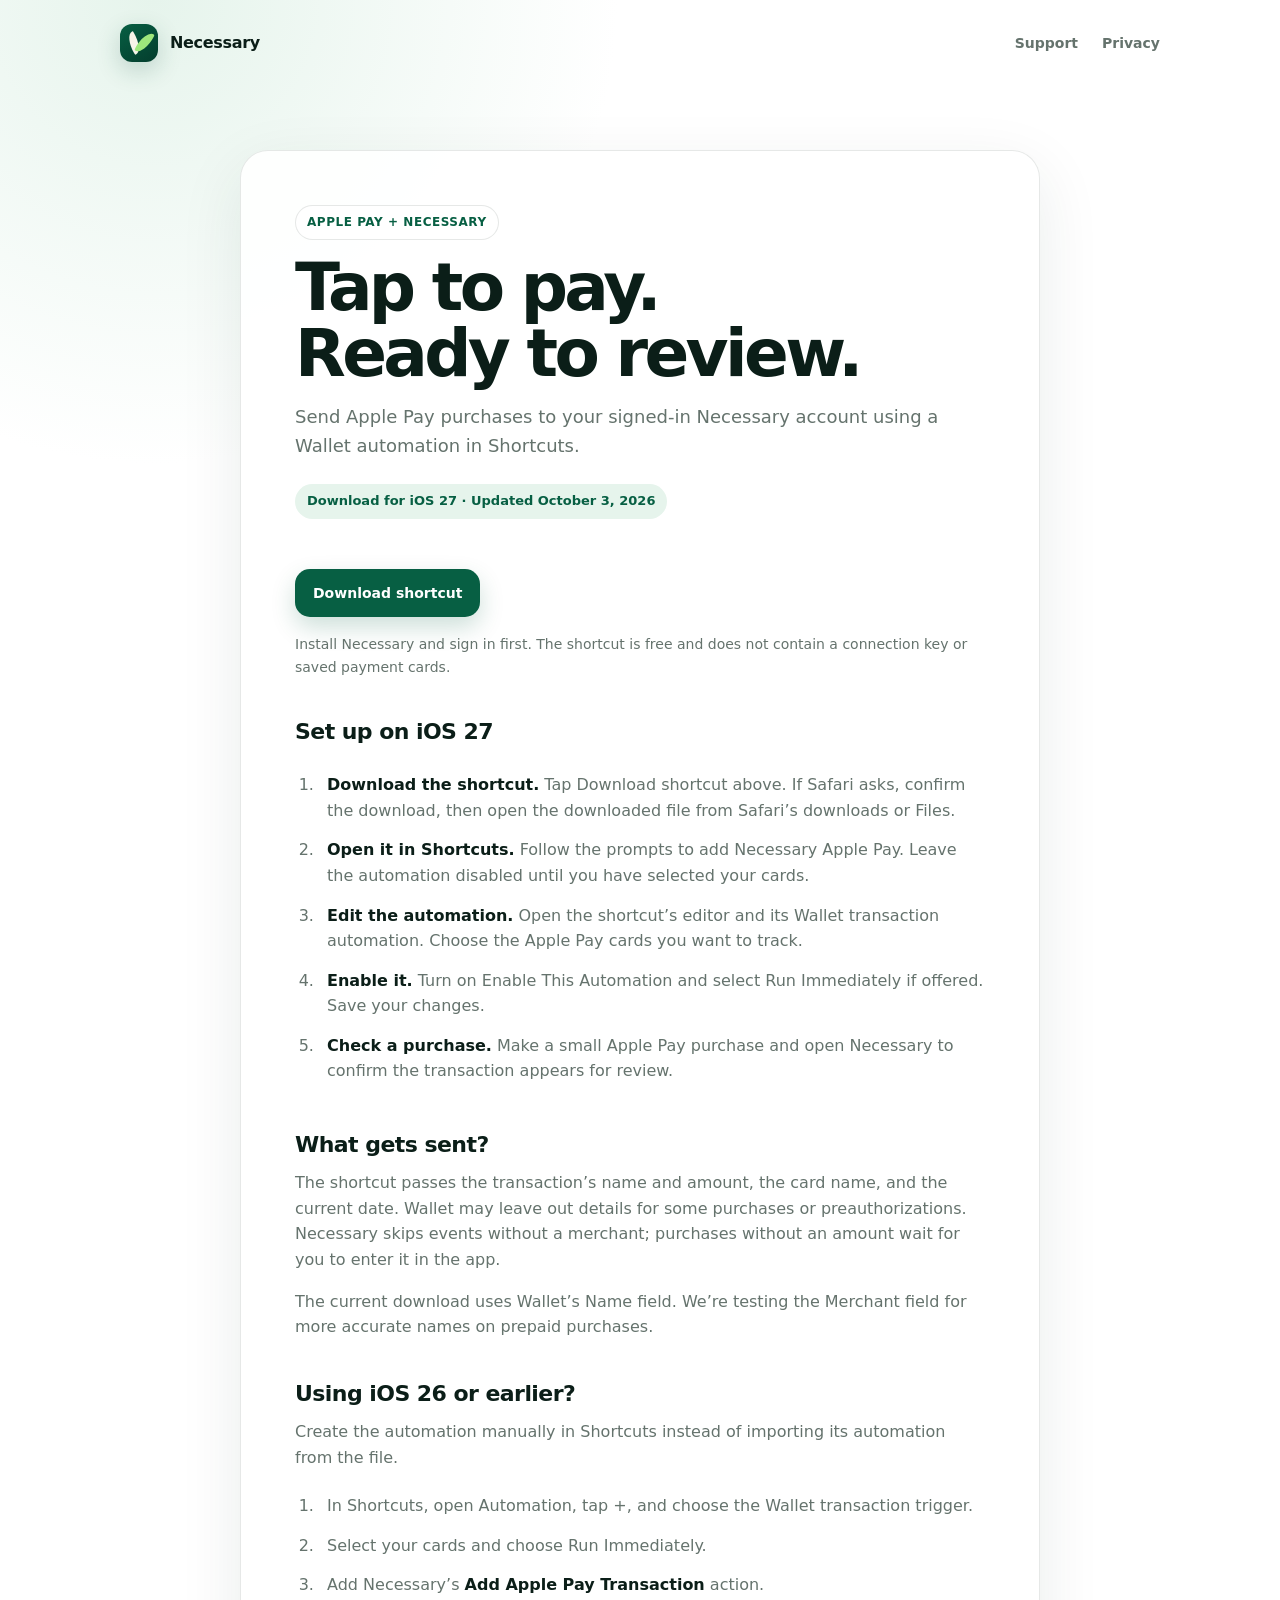
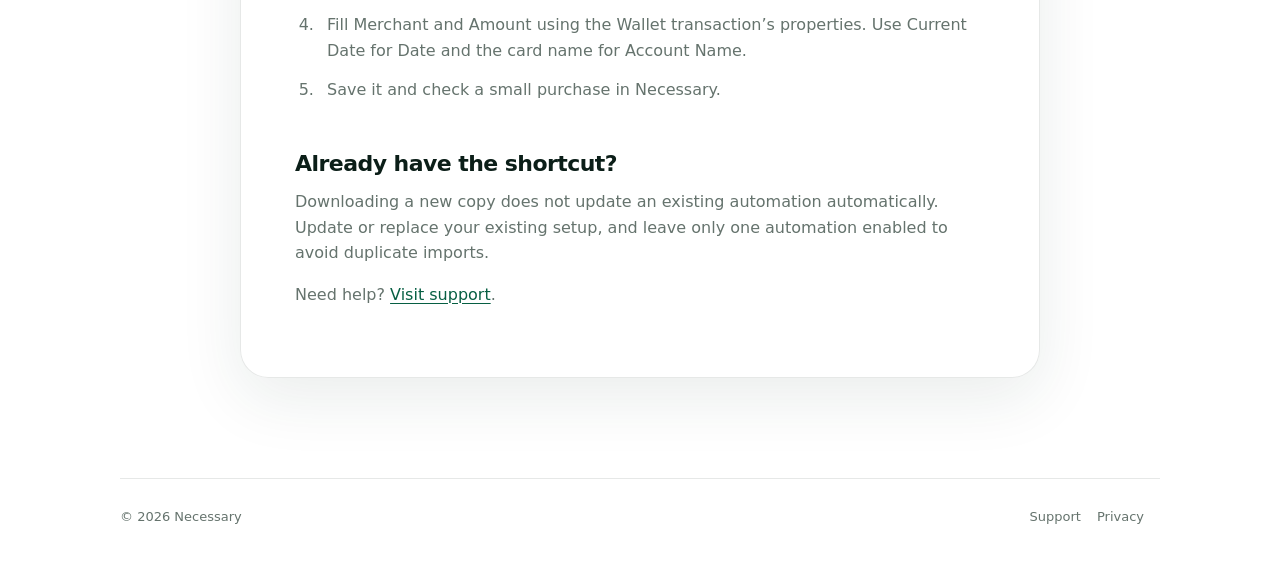
==== apple-pay/index.html @ a8935b30 "Publish downloadable Apple Pay shortcut and setup guide" ====
<!doctype html>
<html lang="en">
<head>
  <meta charset="utf-8">
  <meta name="viewport" content="width=device-width, initial-scale=1">
  <meta name="theme-color" content="#ffffff" media="(prefers-color-scheme: light)">
  <meta name="theme-color" content="#0d1713" media="(prefers-color-scheme: dark)">
  <meta name="description" content="Set up Necessary’s Apple Pay shortcut on iOS 27, or follow the manual setup for earlier iOS versions.">
  <title>Apple Pay setup — Necessary</title>
  <link rel="stylesheet" href="../styles.css">
</head>
<body>
  <div class="wrap">
    <nav class="nav" aria-label="Main navigation">
      <a class="brand" href="../" aria-label="Necessary home"><span class="mark" aria-hidden="true"></span><span>Necessary</span></a>
      <div class="navlinks"><a href="../support/">Support</a><a href="../privacy/">Privacy</a></div>
    </nav>
    <main class="page">
      <article class="panel">
        <span class="eyebrow">Apple Pay + Necessary</span>
        <h1>Tap to pay.<br>Ready to review.</h1>
        <p class="lead">Send Apple Pay purchases to your signed-in Necessary account using a Wallet automation in Shortcuts.</p>
        <p class="meta">Download for iOS 27 · Updated October 3, 2026</p>
        <div class="buttons"><a class="btn primary" href="downloads/Necessary%20Apple%20Pay.shortcut">Download shortcut</a></div>
        <p class="download-note">Install Necessary and sign in first. The shortcut is free and does not contain a connection key or saved payment cards.</p>
        <h2>Set up on iOS 27</h2>
        <ol class="setup-steps">
          <li><strong>Download the shortcut.</strong> Tap Download shortcut above. If Safari asks, confirm the download, then open the downloaded file from Safari’s downloads or Files.</li>
          <li><strong>Open it in Shortcuts.</strong> Follow the prompts to add Necessary Apple Pay. Leave the automation disabled until you have selected your cards.</li>
          <li><strong>Edit the automation.</strong> Open the shortcut’s editor and its Wallet transaction automation. Choose the Apple Pay cards you want to track.</li>
          <li><strong>Enable it.</strong> Turn on Enable This Automation and select Run Immediately if offered. Save your changes.</li>
          <li><strong>Check a purchase.</strong> Make a small Apple Pay purchase and open Necessary to confirm the transaction appears for review.</li>
        </ol>
        <h2>What gets sent?</h2>
        <p>The shortcut passes the transaction’s name and amount, the card name, and the current date. Wallet may leave out details for some purchases or preauthorizations. Necessary skips events without a merchant; purchases without an amount wait for you to enter it in the app.</p>
        <p>The current download uses Wallet’s Name field. We’re testing the Merchant field for more accurate names on prepaid purchases.</p>
        <h2>Using iOS 26 or earlier?</h2>
        <p>Create the automation manually in Shortcuts instead of importing its automation from the file.</p>
        <ol class="setup-steps">
          <li>In Shortcuts, open Automation, tap +, and choose the Wallet transaction trigger.</li>
          <li>Select your cards and choose Run Immediately.</li>
          <li>Add Necessary’s <strong>Add Apple Pay Transaction</strong> action.</li>
          <li>Fill Merchant and Amount using the Wallet transaction’s properties. Use Current Date for Date and the card name for Account Name.</li>
          <li>Save it and check a small purchase in Necessary.</li>
        </ol>
        <h2>Already have the shortcut?</h2>
        <p>Downloading a new copy does not update an existing automation automatically. Update or replace your existing setup, and leave only one automation enabled to avoid duplicate imports.</p>
        <p>Need help? <a href="../support/">Visit support</a>.</p>
      </article>
    </main>
    <footer class="footer"><span>© 2026 Necessary</span><span><a href="../support/">Support</a><a href="../privacy/">Privacy</a></span></footer>
  </div>
</body>
</html>
---- styles.css ----
:root {
  color-scheme: light dark;
  --bg: #ffffff;
  --card: rgba(248, 251, 249, .92);
  --text: #0b1e18;
  --muted: #65736d;
  --green: #075f43;
  --mint: #e6f4ec;
  --line: rgba(11, 30, 24, .10);
  --shadow: 0 20px 65px rgba(17, 51, 39, .09);
}
* { box-sizing: border-box; }
html { scroll-behavior: smooth; }
body { margin: 0; font-family: -apple-system, BlinkMacSystemFont, "SF Pro Display", "SF Pro Text", Inter, system-ui, sans-serif; background: radial-gradient(circle at 12% 0, var(--mint) 0, transparent 29rem), var(--bg); color: var(--text); line-height: 1.6; -webkit-font-smoothing: antialiased; }
a { color: var(--green); text-underline-offset: .16em; }
.wrap { width: min(1040px, calc(100% - 40px)); margin: auto; }
.nav { display: flex; align-items: center; justify-content: space-between; padding: 24px 0; }
.brand { display: flex; gap: 12px; align-items: center; color: var(--text); text-decoration: none; font-weight: 760; letter-spacing: -.02em; }
.mark { width: 38px; height: 38px; border-radius: 12px; background: linear-gradient(145deg, #075f43, #043d2d); position: relative; box-shadow: 0 8px 24px rgba(14, 80, 58, .2); }
.mark::before, .mark::after { content: ""; position: absolute; background: #f7f4e9; border-radius: 100% 10% 100% 10%; }
.mark::before { width: 10px; height: 22px; left: 9px; top: 8px; transform: rotate(-30deg); }
.mark::after { width: 11px; height: 23px; right: 8px; top: 7px; transform: rotate(28deg); background: #9ee77c; }
.navlinks { display: flex; gap: 24px; }
.navlinks a { color: var(--muted); font-size: 14px; font-weight: 600; text-decoration: none; }
.navlinks a:hover, .navlinks a[aria-current="page"] { color: var(--green); }
.hero { padding: 88px 0 92px; }
.eyebrow { display: inline-flex; padding: 7px 11px; border: 1px solid var(--line); border-radius: 999px; background: color-mix(in srgb, var(--bg) 78%, transparent); color: var(--green); font-size: 12px; font-weight: 750; letter-spacing: .045em; text-transform: uppercase; }
.hero h1 { max-width: 920px; margin: 20px 0 24px; font-size: clamp(48px, 8.6vw, 90px); letter-spacing: -.065em; line-height: .96; }
.hero p { max-width: 720px; margin: 0; color: var(--muted); font-size: clamp(18px, 2.4vw, 24px); letter-spacing: -.018em; }
.buttons { display: flex; flex-wrap: wrap; gap: 12px; margin-top: 34px; }
.btn { display: inline-block; padding: 13px 18px; border-radius: 15px; font-size: 14px; font-weight: 680; text-decoration: none; }
.btn.primary { background: var(--green); color: #fff; box-shadow: 0 10px 25px rgba(7, 95, 67, .2); }
.btn.secondary { background: var(--bg); border: 1px solid var(--line); color: var(--text); }
.feature-grid { display: grid; grid-template-columns: repeat(2, 1fr); gap: 18px; padding-bottom: 72px; }
.card { min-height: 220px; padding: 28px; border: 1px solid var(--line); border-radius: 25px; background: var(--card); box-shadow: var(--shadow); backdrop-filter: blur(20px); }
.card h2 { margin: 20px 0 7px; font-size: 22px; letter-spacing: -.035em; }
.card p { margin: 0; color: var(--muted); font-size: 15px; }
.feature-icon { display: grid; width: 46px; height: 46px; place-items: center; border-radius: 15px; font-size: 22px; font-weight: 800; }
.feature-icon.green { color: #148d50; background: #dcf5e6; }
.feature-icon.coral { color: #d84d55; background: #fde6e7; }
.feature-icon.blue { color: #2781c2; background: #e4f3fc; }
.feature-icon.purple { color: #8e4dcc; background: #f2e7fc; }
.callout { display: grid; grid-template-columns: 1fr 1fr; gap: 42px; align-items: end; margin-bottom: 90px; padding: clamp(28px, 5vw, 48px); border-radius: 28px; background: #075f43; color: #fff; }
.callout .eyebrow { border-color: rgba(255,255,255,.2); background: rgba(255,255,255,.1); color: #c8f0d9; }
.callout h2 { margin: 16px 0 0; font-size: clamp(30px, 4vw, 46px); letter-spacing: -.05em; line-height: 1.05; }
.callout p { margin: 0; color: rgba(255,255,255,.78); font-size: 16px; }
.page { padding: 48px 0 100px; }
.panel { max-width: 800px; margin: 16px auto 0; padding: clamp(26px, 5vw, 54px); border: 1px solid var(--line); border-radius: 28px; background: color-mix(in srgb, var(--bg) 88%, transparent); box-shadow: var(--shadow); }
.page h1 { margin: 15px 0 16px; font-size: clamp(42px, 7vw, 66px); letter-spacing: -.055em; line-height: 1; }
.page h2 { margin: 36px 0 8px; font-size: 22px; letter-spacing: -.025em; }
.page p, .page li { color: var(--muted); }
.page p { margin: .45rem 0 1rem; }
.page .lead { font-size: 18px; }
.meta { display: inline-flex; margin: 0 0 8px; padding: 7px 12px; border-radius: 999px; background: var(--mint); color: var(--green) !important; font-size: 13px; font-weight: 650; }
.faq-list { border-top: 1px solid var(--line); }
details { border-bottom: 1px solid var(--line); }
summary { padding: 18px 28px 18px 0; cursor: pointer; font-weight: 680; list-style: none; position: relative; }
summary::-webkit-details-marker { display: none; }
summary::after { content: "+"; position: absolute; right: 2px; color: var(--green); font-size: 22px; font-weight: 400; }
details[open] summary::after { content: "–"; }
details p { margin-top: -7px !important; padding: 0 34px 16px 0; }
.footer { display: flex; flex-wrap: wrap; justify-content: space-between; gap: 20px; padding: 28px 0 44px; border-top: 1px solid var(--line); color: var(--muted); font-size: 13px; }
.footer a { margin-right: 16px; color: var(--muted); text-decoration: none; }
@media (max-width: 760px) {
  .wrap { width: min(100% - 28px, 1040px); }
  .nav { padding: 18px 0; }
  .navlinks { gap: 15px; }
  .hero { padding: 54px 0 68px; }
  .hero h1 { font-size: clamp(45px, 14vw, 68px); }
  .feature-grid, .callout { grid-template-columns: 1fr; }
  .card { min-height: 0; }
  .callout { gap: 24px; margin-bottom: 64px; }
  .page { padding: 28px 0 72px; }
  .panel { margin-top: 8px; border-radius: 23px; }
}
@media (prefers-color-scheme: dark) {
  :root { --bg: #0d1713; --card: rgba(20, 33, 28, .92); --text: #f1f5f2; --muted: #a5b2ac; --green: #56cf8b; --mint: #17372a; --line: rgba(231, 243, 236, .11); --shadow: 0 20px 65px rgba(0, 0, 0, .22); }
  body { background: radial-gradient(circle at 12% 0, #17372a 0, transparent 29rem), var(--bg); }
  .btn.primary { background: #126344; }
  .feature-icon.green { background: #173f2a; }
  .feature-icon.coral { background: #3b2325; }
  .feature-icon.blue { background: #183341; }
  .feature-icon.purple { background: #30223c; }
}
.download-note { margin-top: 16px !important; font-size: 14px; }
.setup-steps { padding-left: 24px; }
.setup-steps li { padding: 7px 0 7px 8px; }
.setup-steps strong { color: var(--text); }
.setup-video { display: block; width: min(100%, 390px); max-height: 700px; margin: 22px auto; border: 1px solid var(--line); border-radius: 22px; background: #000; }
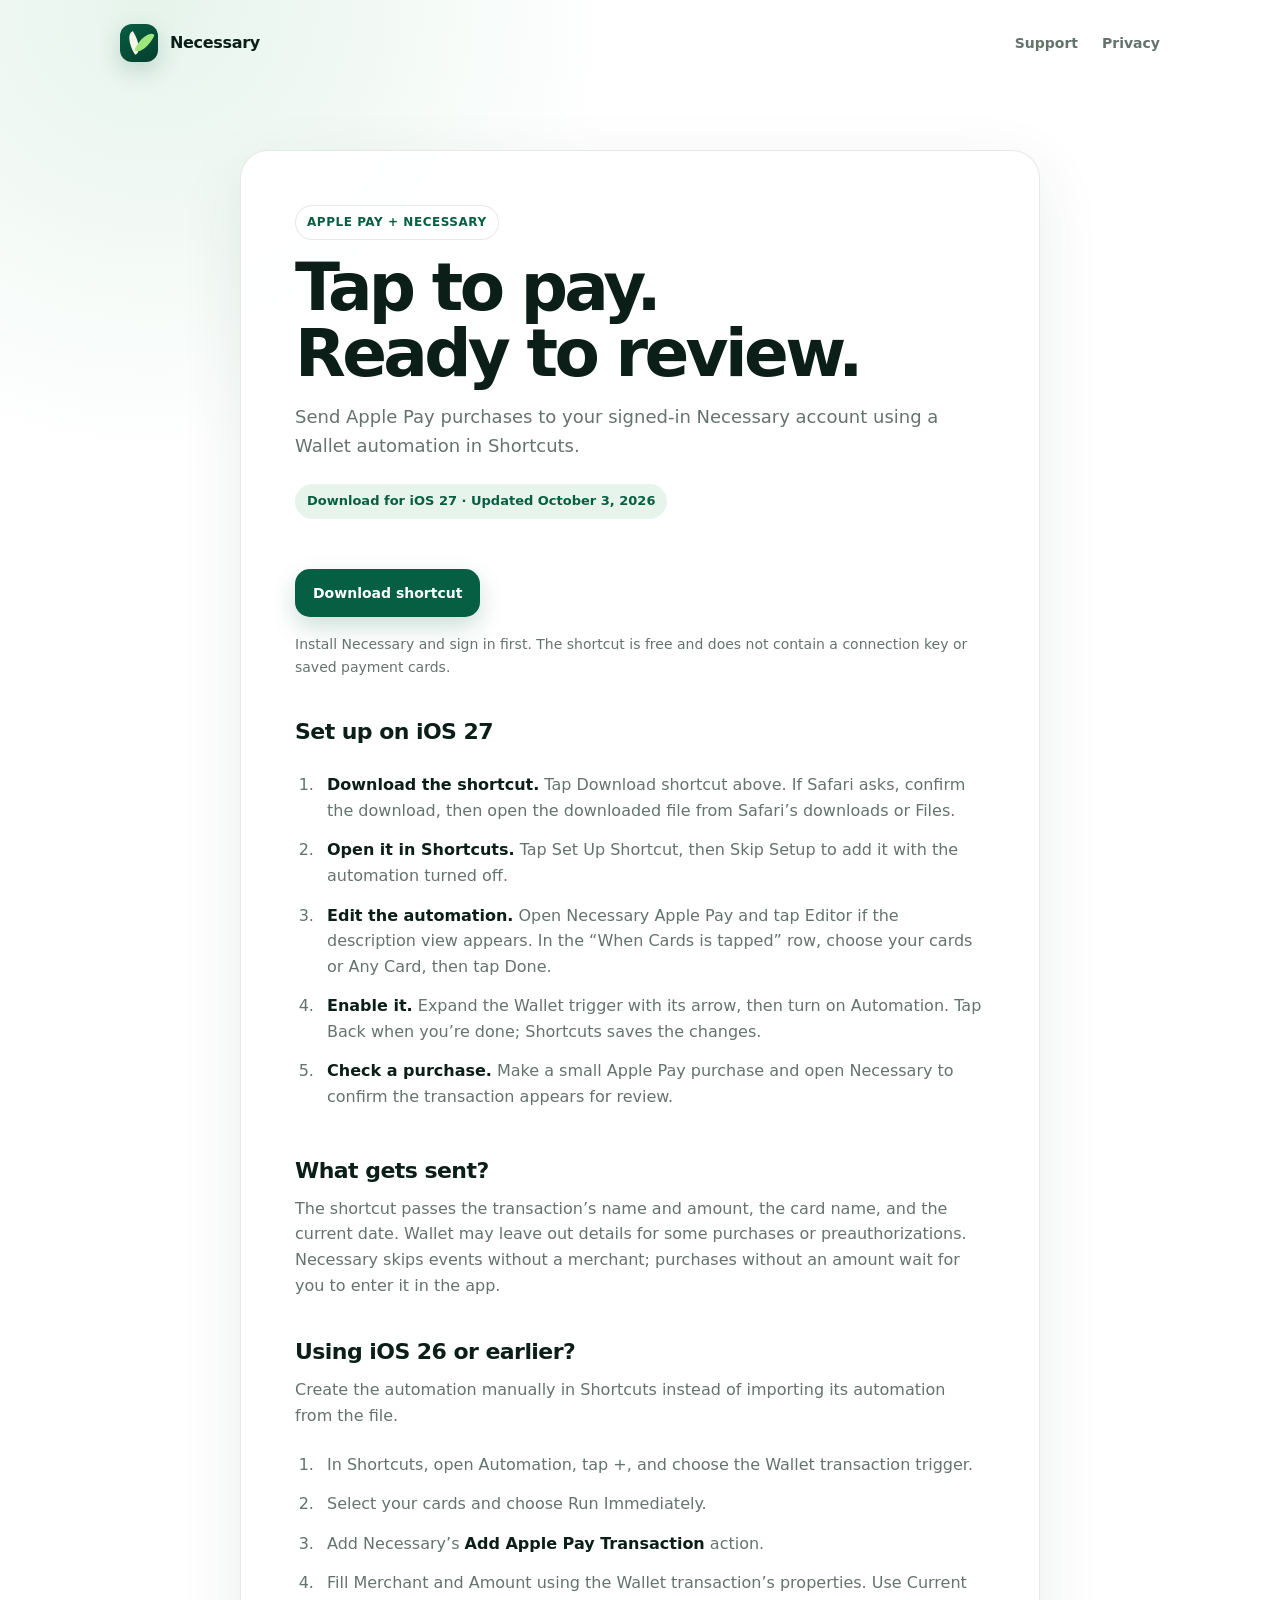
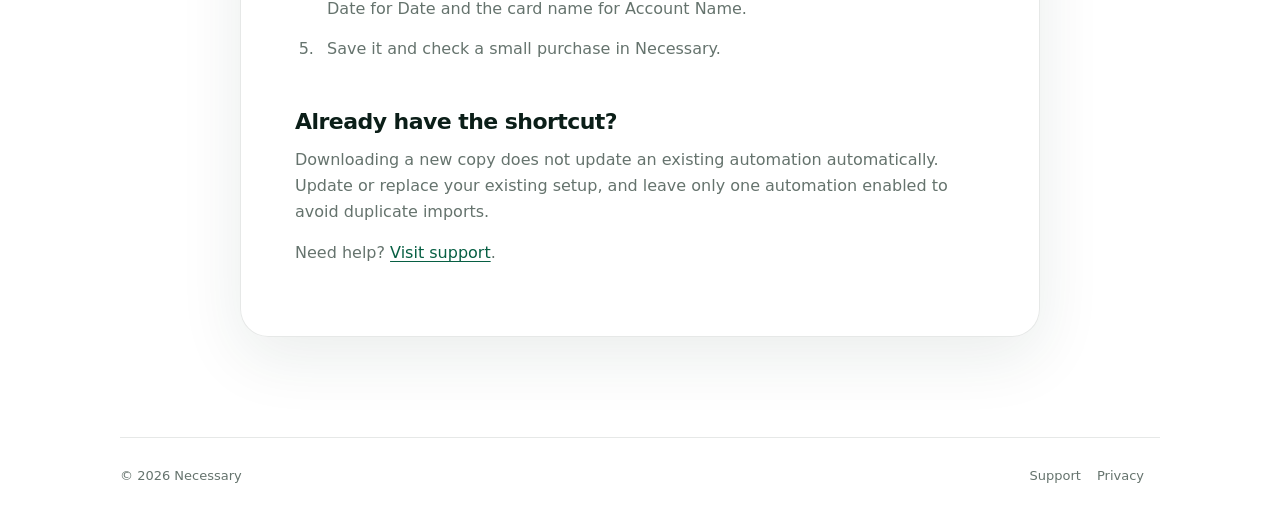
==== commit 883ce62d: "Align iOS 27 setup instructions with the imported automation editor" ====
--- a/apple-pay/index.html
+++ b/apple-pay/index.html
@@ -26,14 +26,13 @@
         <h2>Set up on iOS 27</h2>
         <ol class="setup-steps">
           <li><strong>Download the shortcut.</strong> Tap Download shortcut above. If Safari asks, confirm the download, then open the downloaded file from Safari’s downloads or Files.</li>
-          <li><strong>Open it in Shortcuts.</strong> Follow the prompts to add Necessary Apple Pay. Leave the automation disabled until you have selected your cards.</li>
-          <li><strong>Edit the automation.</strong> Open the shortcut’s editor and its Wallet transaction automation. Choose the Apple Pay cards you want to track.</li>
-          <li><strong>Enable it.</strong> Turn on Enable This Automation and select Run Immediately if offered. Save your changes.</li>
+          <li><strong>Open it in Shortcuts.</strong> Tap Set Up Shortcut, then Skip Setup to add it with the automation turned off.</li>
+          <li><strong>Edit the automation.</strong> Open Necessary Apple Pay and tap Editor if the description view appears. In the “When Cards is tapped” row, choose your cards or Any Card, then tap Done.</li>
+          <li><strong>Enable it.</strong> Expand the Wallet trigger with its arrow, then turn on Automation. Tap Back when you’re done; Shortcuts saves the changes.</li>
           <li><strong>Check a purchase.</strong> Make a small Apple Pay purchase and open Necessary to confirm the transaction appears for review.</li>
         </ol>
         <h2>What gets sent?</h2>
         <p>The shortcut passes the transaction’s name and amount, the card name, and the current date. Wallet may leave out details for some purchases or preauthorizations. Necessary skips events without a merchant; purchases without an amount wait for you to enter it in the app.</p>
-        <p>The current download uses Wallet’s Name field. We’re testing the Merchant field for more accurate names on prepaid purchases.</p>
         <h2>Using iOS 26 or earlier?</h2>
         <p>Create the automation manually in Shortcuts instead of importing its automation from the file.</p>
         <ol class="setup-steps">
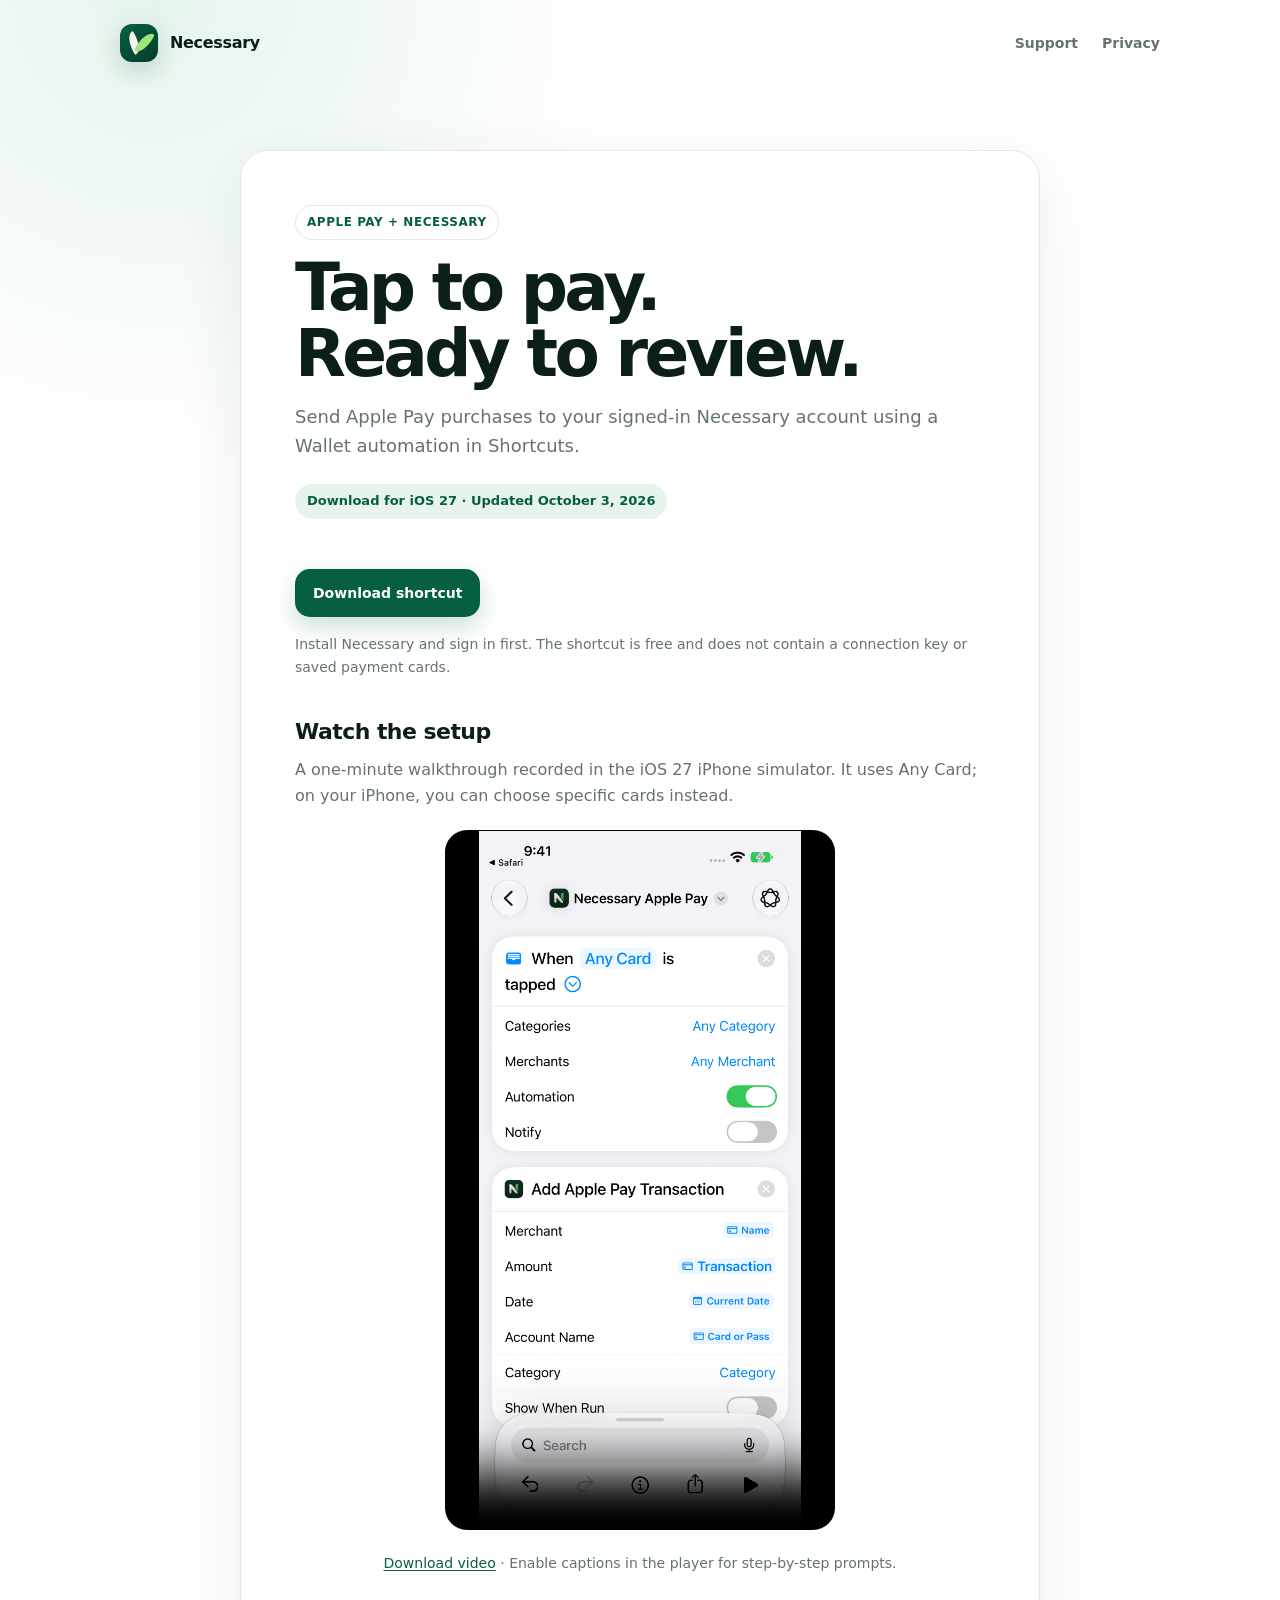
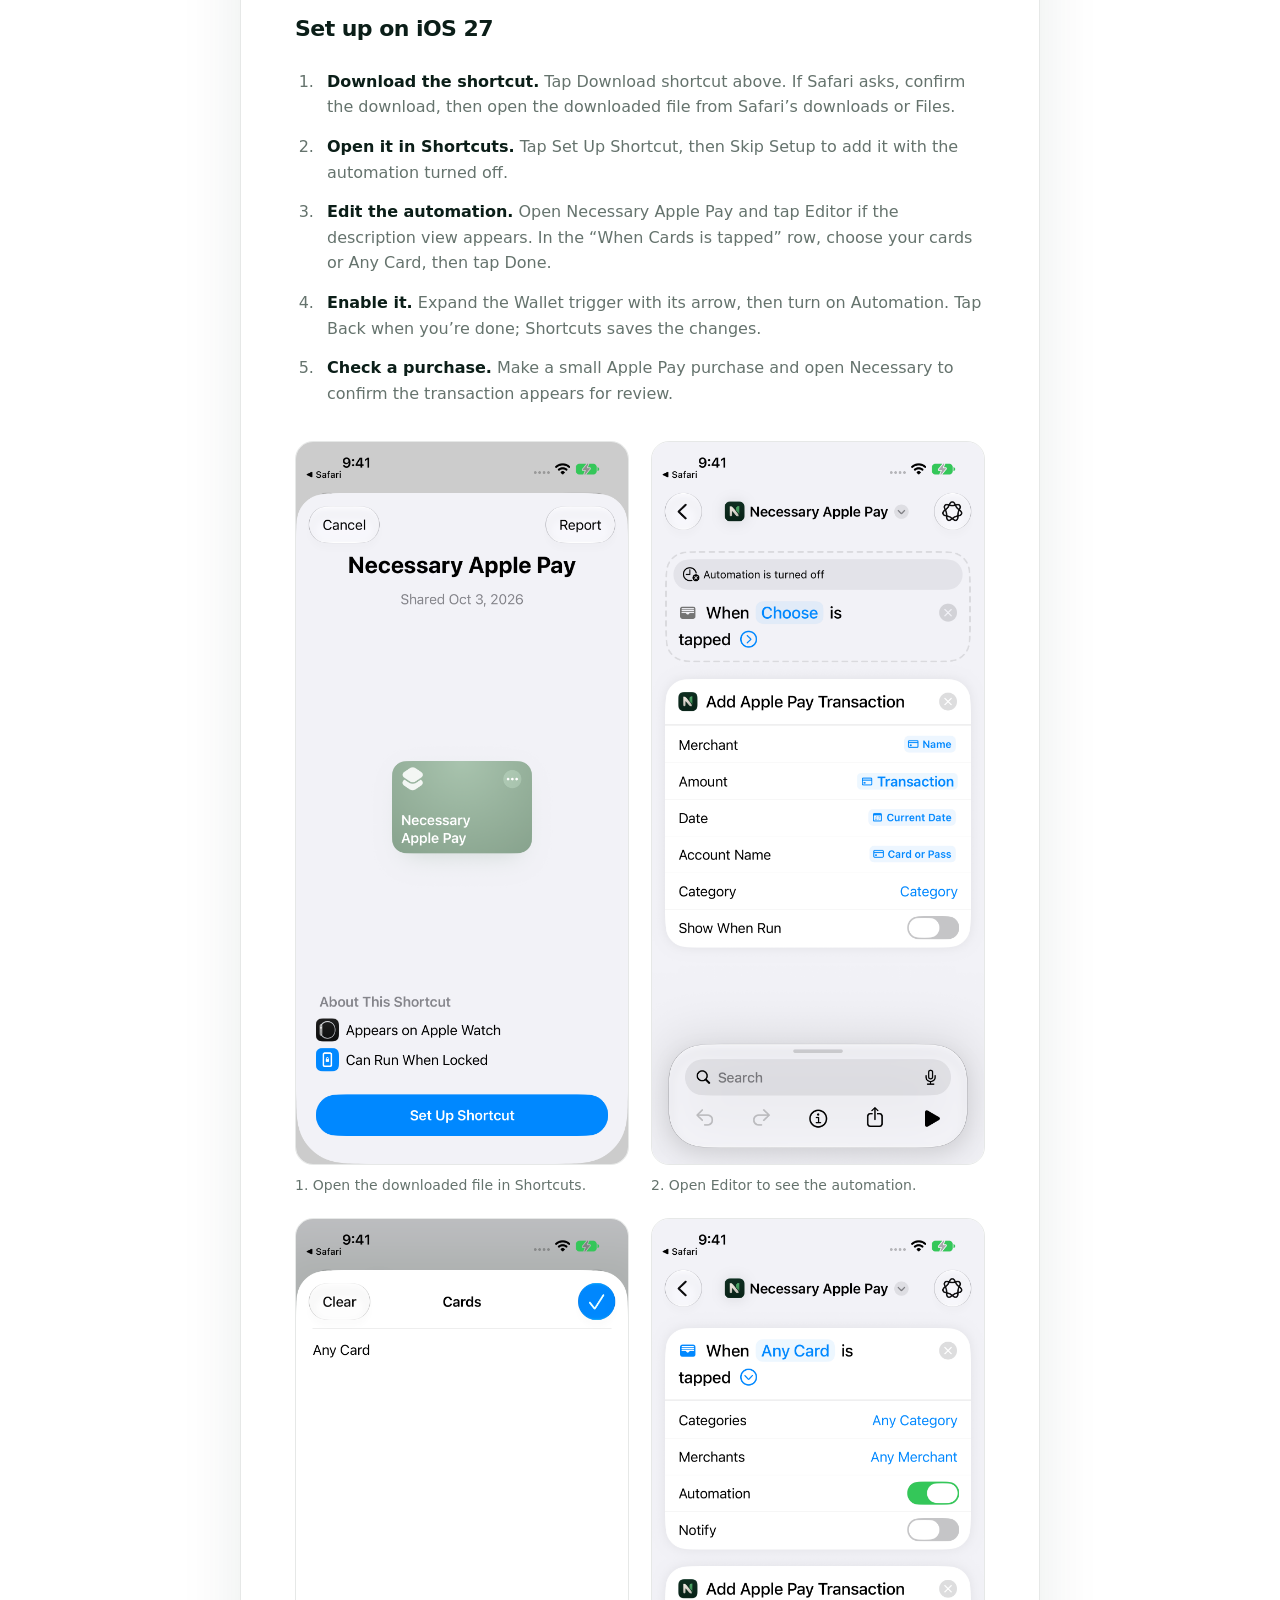
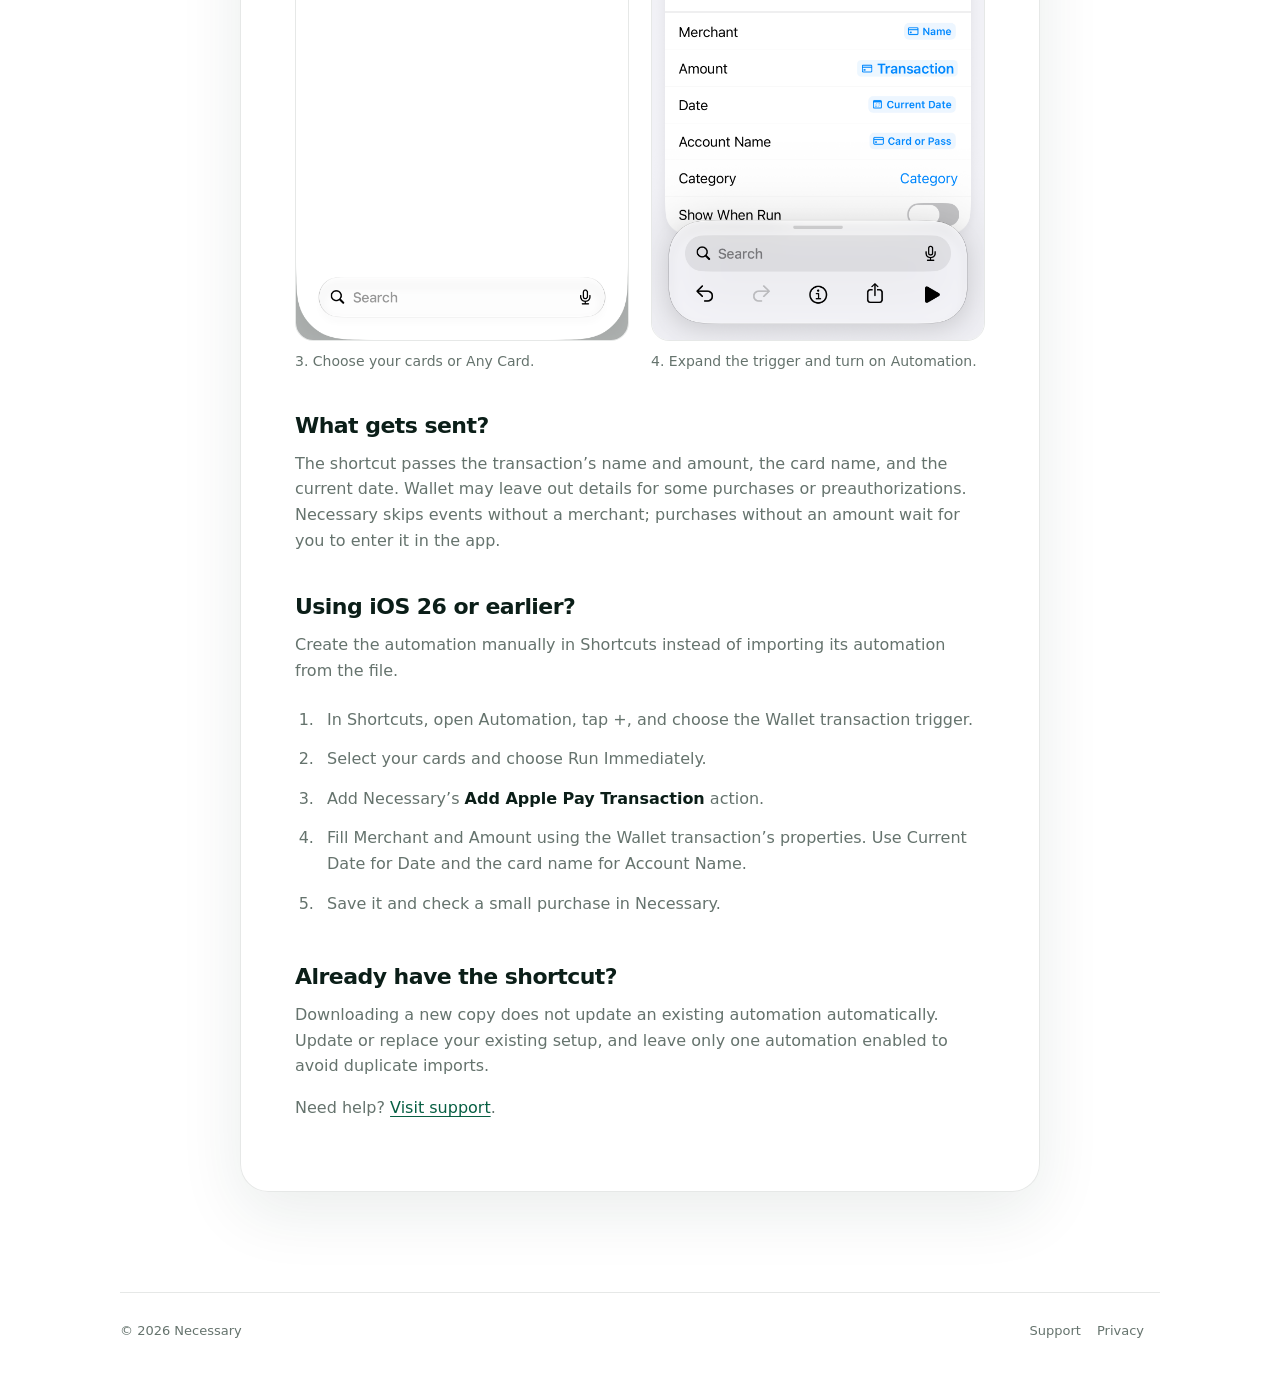
==== commit 49e3059a: "Add iOS 27 shortcut installation video, captions, and screenshots" ====
--- a/apple-pay/index.html
+++ b/apple-pay/index.html
@@ -23,6 +23,14 @@
         <p class="meta">Download for iOS 27 · Updated October 3, 2026</p>
         <div class="buttons"><a class="btn primary" href="downloads/Necessary%20Apple%20Pay.shortcut">Download shortcut</a></div>
         <p class="download-note">Install Necessary and sign in first. The shortcut is free and does not contain a connection key or saved payment cards.</p>
+        <h2>Watch the setup</h2>
+        <p>A one-minute walkthrough recorded in the iOS 27 iPhone simulator. It uses Any Card; on your iPhone, you can choose specific cards instead.</p>
+        <video class="setup-video" controls playsinline preload="metadata" poster="media/09-automation-enabled.png" aria-label="How to install and enable the Necessary Apple Pay shortcut on iOS 27">
+          <source src="media/necessary-apple-pay-ios27.mp4" type="video/mp4">
+          <track kind="captions" src="media/setup-captions.vtt" srclang="en" label="English setup instructions">
+          <p><a href="media/necessary-apple-pay-ios27.mp4">Download the setup video</a>.</p>
+        </video>
+        <p class="video-download"><a href="media/necessary-apple-pay-ios27.mp4" download>Download video</a> · Enable captions in the player for step-by-step prompts.</p>
         <h2>Set up on iOS 27</h2>
         <ol class="setup-steps">
           <li><strong>Download the shortcut.</strong> Tap Download shortcut above. If Safari asks, confirm the download, then open the downloaded file from Safari’s downloads or Files.</li>
@@ -31,6 +39,12 @@
           <li><strong>Enable it.</strong> Expand the Wallet trigger with its arrow, then turn on Automation. Tap Back when you’re done; Shortcuts saves the changes.</li>
           <li><strong>Check a purchase.</strong> Make a small Apple Pay purchase and open Necessary to confirm the transaction appears for review.</li>
         </ol>
+        <div class="setup-gallery" aria-label="Setup screenshots">
+          <figure><a href="media/04-shortcut-import.png"><img src="media/04-shortcut-import.png" alt="Shortcuts import screen showing Necessary Apple Pay and the Set Up Shortcut button" width="1206" height="2622" loading="lazy"></a><figcaption>1. Open the downloaded file in Shortcuts.</figcaption></figure>
+          <figure><a href="media/06-edit-automation.png"><img src="media/06-edit-automation.png" alt="Necessary Apple Pay editor with the Wallet trigger’s Cards field" width="1206" height="2622" loading="lazy"></a><figcaption>2. Open Editor to see the automation.</figcaption></figure>
+          <figure><a href="media/07-choose-card.png"><img src="media/07-choose-card.png" alt="Card selection screen showing Any Card and Done" width="1206" height="2622" loading="lazy"></a><figcaption>3. Choose your cards or Any Card.</figcaption></figure>
+          <figure><a href="media/09-automation-enabled.png"><img src="media/09-automation-enabled.png" alt="Wallet transaction trigger expanded with the Automation switch enabled" width="1206" height="2622" loading="lazy"></a><figcaption>4. Expand the trigger and turn on Automation.</figcaption></figure>
+        </div>
         <h2>What gets sent?</h2>
         <p>The shortcut passes the transaction’s name and amount, the card name, and the current date. Wallet may leave out details for some purchases or preauthorizations. Necessary skips events without a merchant; purchases without an amount wait for you to enter it in the app.</p>
         <h2>Using iOS 26 or earlier?</h2>
--- a/styles.css
+++ b/styles.css
@@ -87,3 +87,9 @@
 .setup-steps li { padding: 7px 0 7px 8px; }
 .setup-steps strong { color: var(--text); }
 .setup-video { display: block; width: min(100%, 390px); max-height: 700px; margin: 22px auto; border: 1px solid var(--line); border-radius: 22px; background: #000; }
+.video-download { text-align: center; font-size: 14px; }
+.setup-gallery { display: grid; grid-template-columns: repeat(2, minmax(0, 1fr)); gap: 22px; margin: 28px 0; }
+.setup-gallery figure { margin: 0; min-width: 0; }
+.setup-gallery img { display: block; width: 100%; height: auto; border: 1px solid var(--line); border-radius: 18px; }
+.setup-gallery figcaption { margin-top: 10px; color: var(--muted); font-size: 14px; line-height: 1.45; }
+@media (max-width: 440px) { .setup-gallery { gap: 12px; } .setup-gallery figcaption { font-size: 12px; } }
